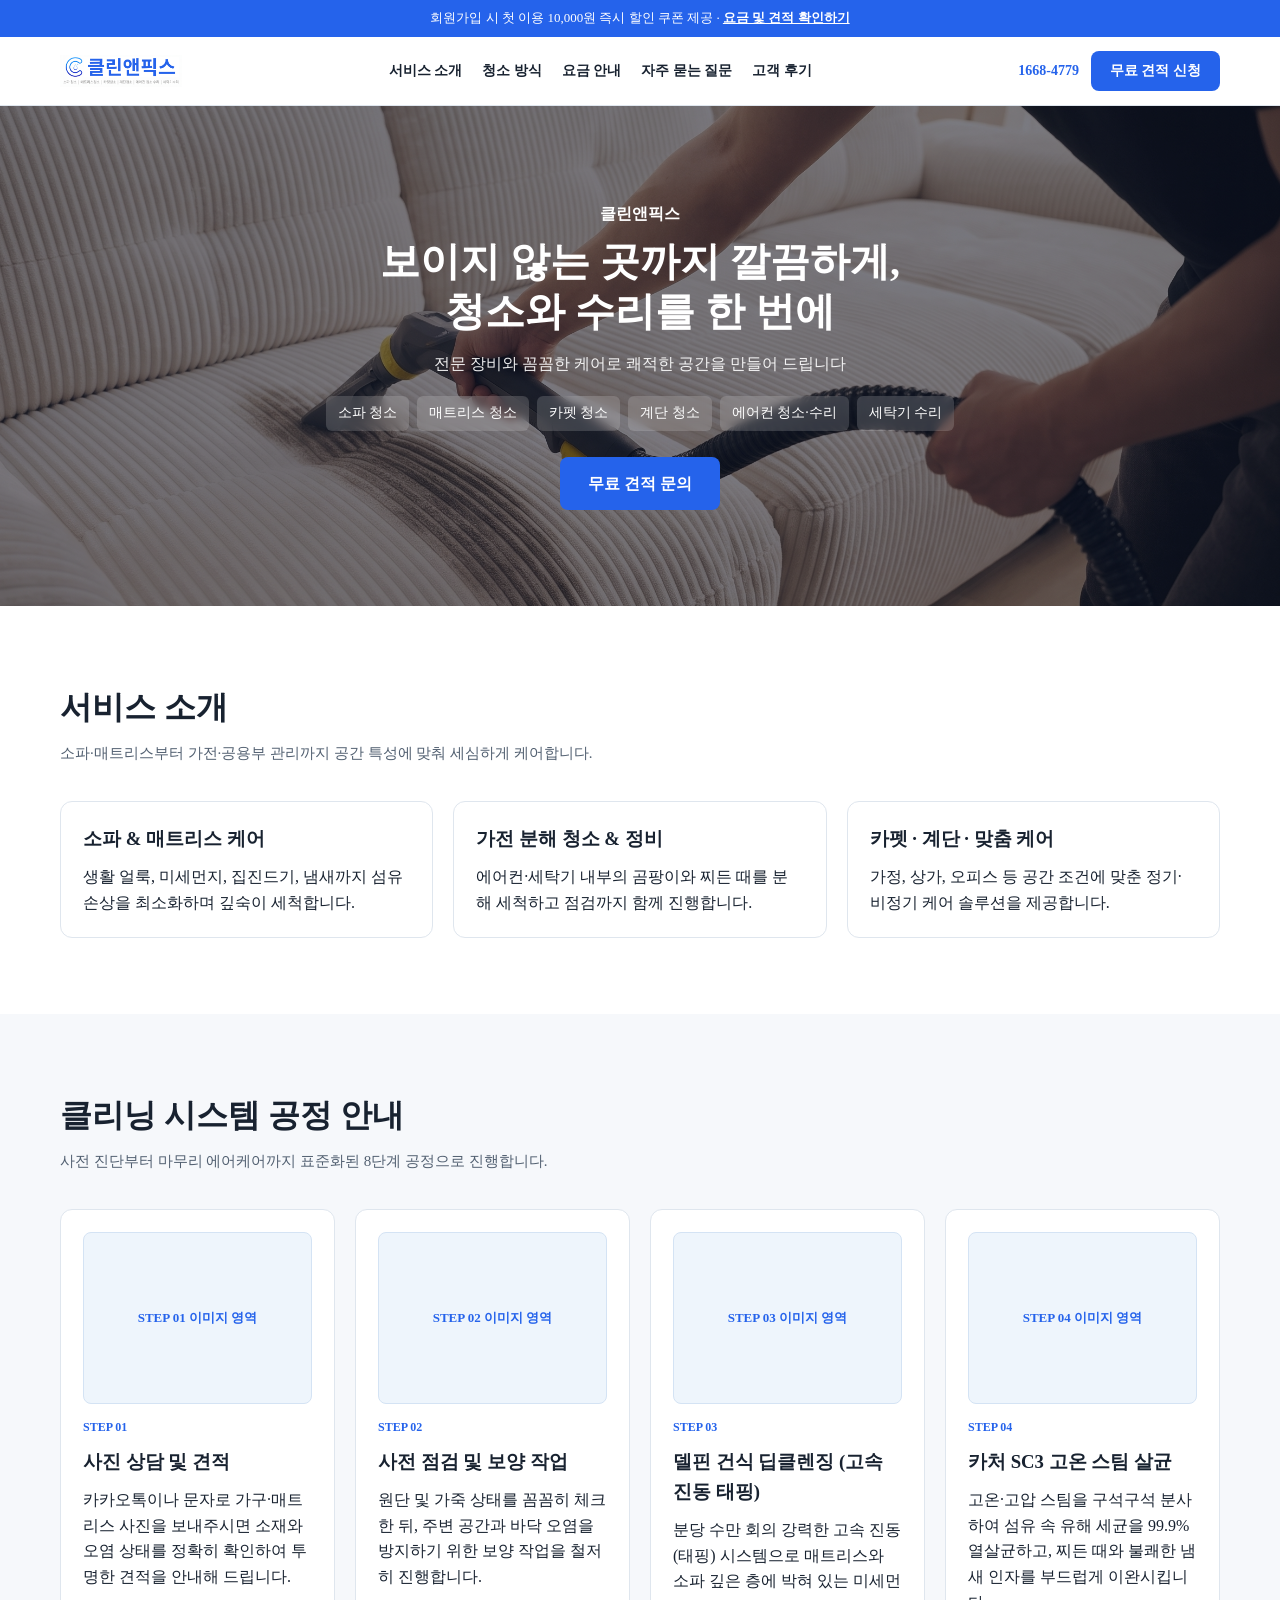
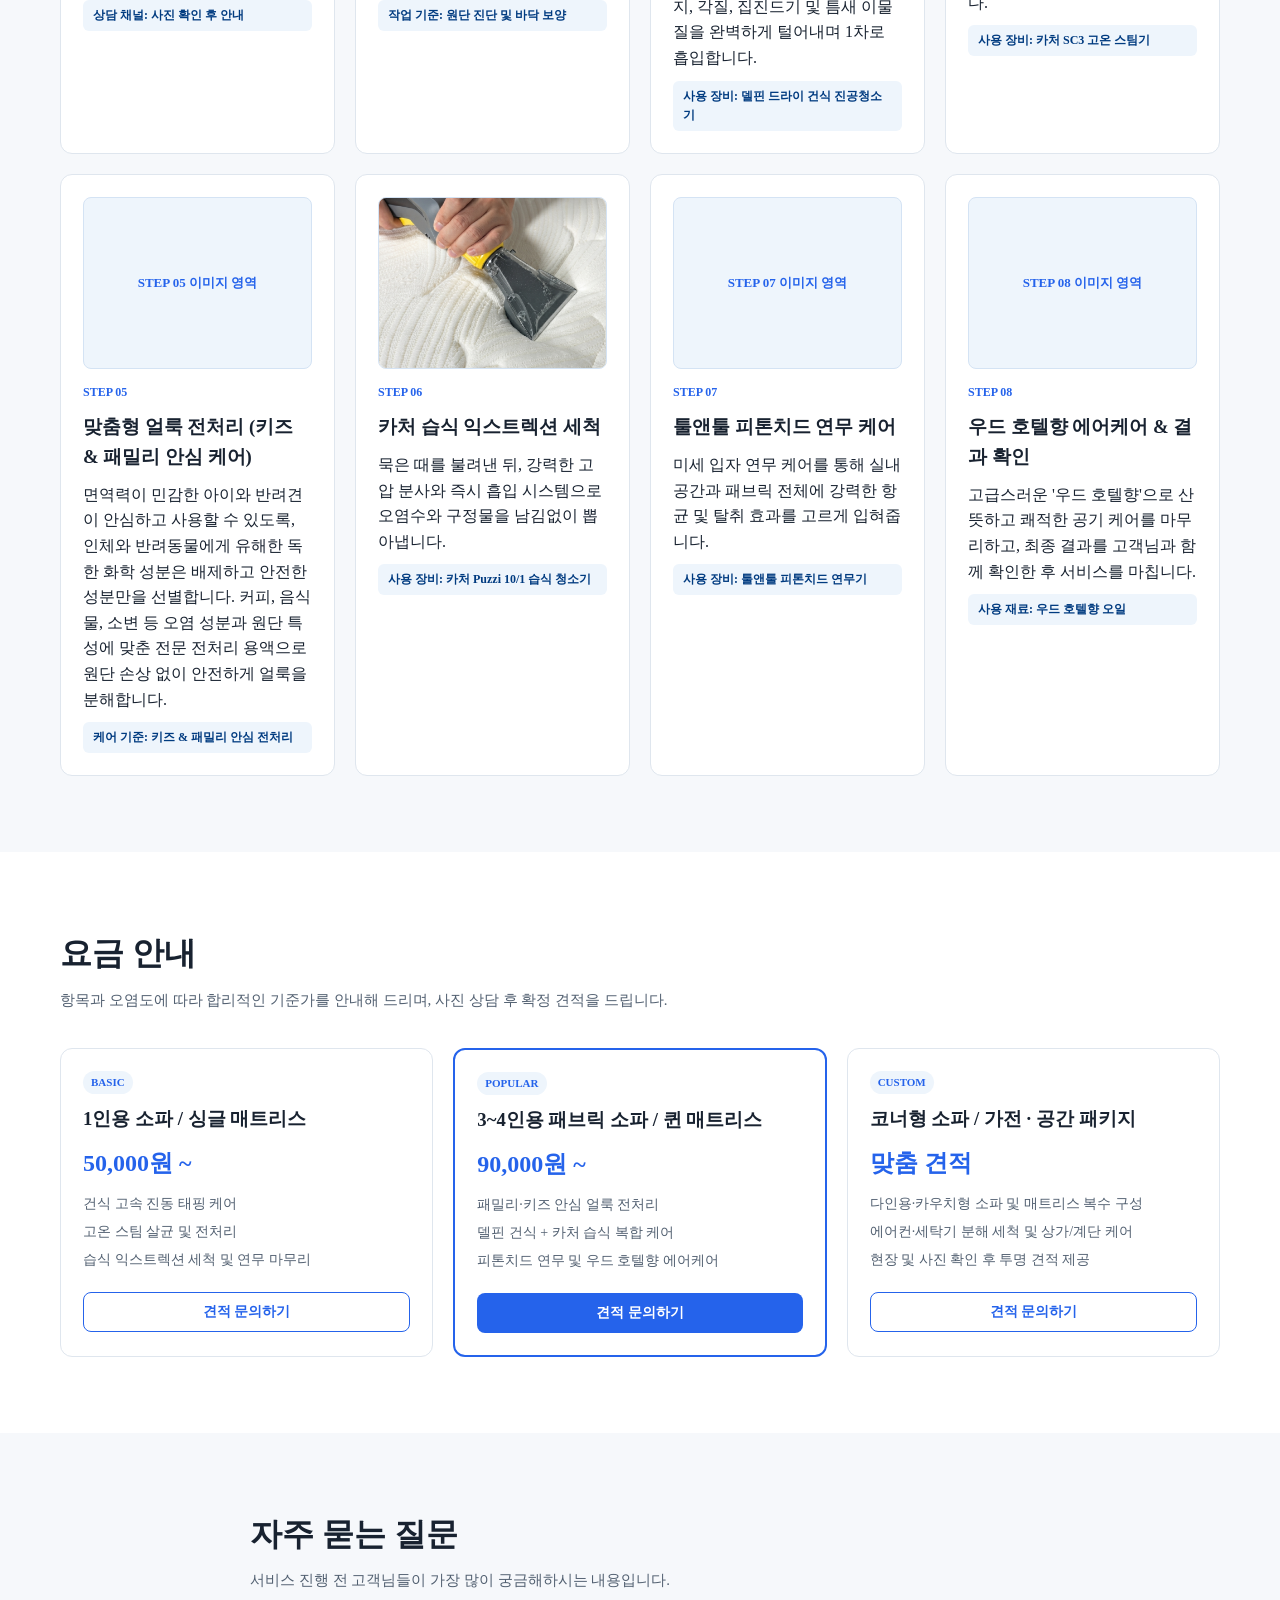
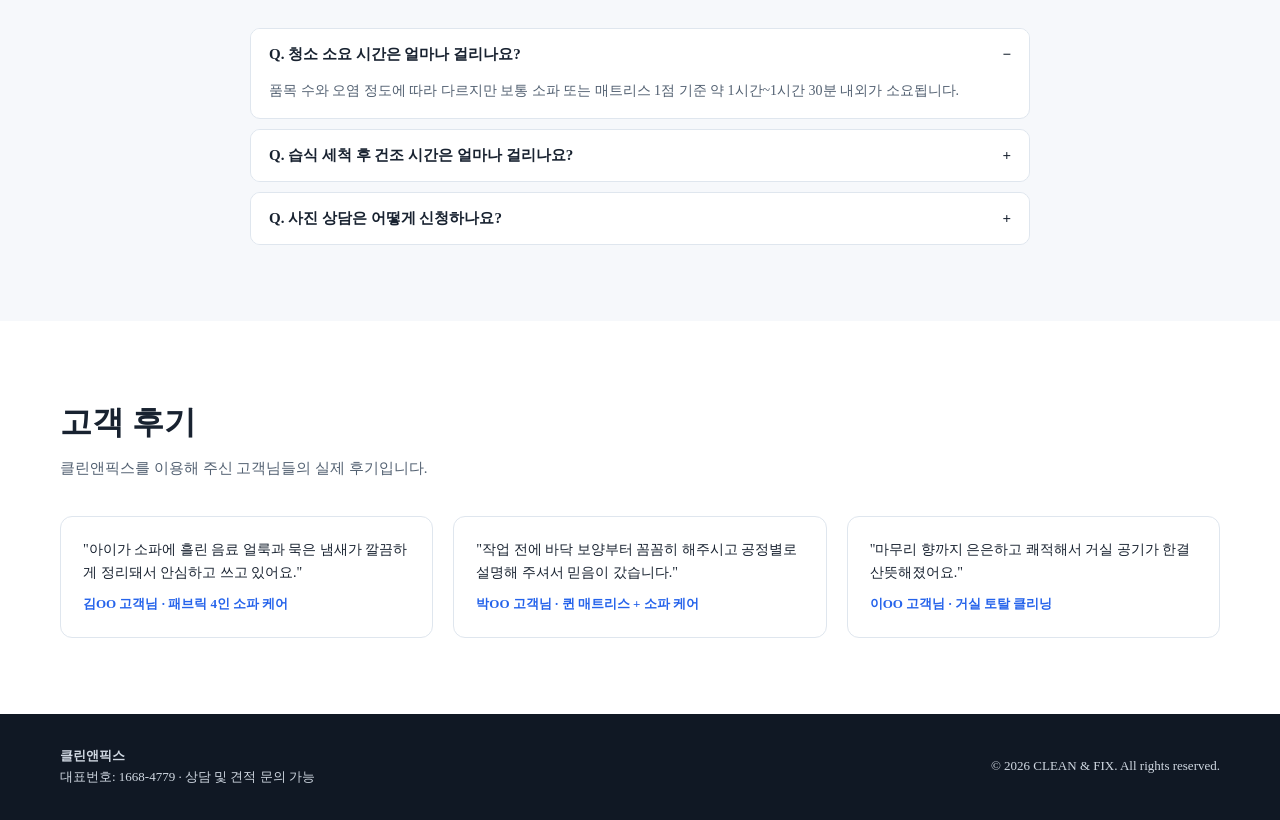
==== index.html @ 42d5faf5 "inital comiit" ====
<!DOCTYPE html>
<html lang="ko">
<head>
  <meta charset="UTF-8" />
  <meta name="viewport" content="width=device-width, initial-scale=1.0" />
  <title>클린앤픽스 | 토탈 홈케어 솔루션</title>
  <link rel="stylesheet" href="css/style.css" />
</head>
<body>
  <div class="top-notice">
    회원가입 시 첫 이용 10,000원 즉시 할인 쿠폰 제공 · <a href="#pricing">요금 및 견적 확인하기</a>
  </div>

  <header class="site-header">
    <div class="container header-inner">
      <a href="#top" class="brand-logo"><img src="assets/CF_logo.png" alt="클린앤픽스 로고" class="brand-logo-img" /></a>
      <nav class="main-nav" aria-label="주요 메뉴">
        <a href="#service">서비스 소개</a>
        <a href="#process">청소 방식</a>
        <a href="#pricing">요금 안내</a>
        <a href="#faq">자주 묻는 질문</a>
        <a href="#review">고객 후기</a>
      </nav>
      <div class="header-actions">
        <a href="tel:1668-4779" class="tel-link">1668-4779</a>
        <button type="button" class="btn-primary" id="openQuoteModal">무료 견적 신청</button>
      </div>
    </div>
  </header>

  <main id="top">
   <section class="hero-full">
    <div class="hero-inner">
      <strong>클린앤픽스</strong>
      <h1>보이지 않는 곳까지 깔끔하게,<br>청소와 수리를 한 번에</h1>
      <p>전문 장비와 꼼꼼한 케어로 쾌적한 공간을 만들어 드립니다</p>
      <div class="hero-list">
        <span>소파 청소</span>
        <span>매트리스 청소</span>
        <span>카펫 청소</span>
        <span>계단 청소</span>
        <span>에어컨 청소·수리</span>
        <span>세탁기 수리</span>
      </div>
      <a href="#contact" class="hero-cta">무료 견적 문의</a>
    </div>
  </section>

    <section id="service" class="section">
      <div class="container">
        <div class="section-head">
          <h2>서비스 소개</h2>
          <p>소파·매트리스부터 가전·공용부 관리까지 공간 특성에 맞춰 세심하게 케어합니다.</p>
        </div>
        <div class="grid-3">
          <article class="card">
            <h3>소파 &amp; 매트리스 케어</h3>
            <p>생활 얼룩, 미세먼지, 집진드기, 냄새까지 섬유 손상을 최소화하며 깊숙이 세척합니다.</p>
          </article>
          <article class="card">
            <h3>가전 분해 청소 &amp; 정비</h3>
            <p>에어컨·세탁기 내부의 곰팡이와 찌든 때를 분해 세척하고 점검까지 함께 진행합니다.</p>
          </article>
          <article class="card">
            <h3>카펫 · 계단 · 맞춤 케어</h3>
            <p>가정, 상가, 오피스 등 공간 조건에 맞춘 정기·비정기 케어 솔루션을 제공합니다.</p>
          </article>
        </div>
      </div>
    </section>

    <section id="process" class="section section-muted">
      <div class="container">
        <div class="section-head">
          <h2>클리닝 시스템 공정 안내</h2>
          <p>사전 진단부터 마무리 에어케어까지 표준화된 8단계 공정으로 진행합니다.</p>
        </div>
        <div class="grid-4" id="processGrid"></div>
      </div>
    </section>

    <section id="pricing" class="section">
      <div class="container">
        <div class="section-head">
          <h2>요금 안내</h2>
          <p>항목과 오염도에 따라 합리적인 기준가를 안내해 드리며, 사진 상담 후 확정 견적을 드립니다.</p>
        </div>
        <div class="grid-3">
          <article class="pricing-card">
            <span class="plan-tag">BASIC</span>
            <h3>1인용 소파 / 싱글 매트리스</h3>
            <p class="price">50,000원 ~</p>
            <ul>
              <li>건식 고속 진동 태핑 케어</li>
              <li>고온 스팀 살균 및 전처리</li>
              <li>습식 익스트렉션 세척 및 연무 마무리</li>
            </ul>
            <button type="button" class="btn-outline select-plan-btn" data-plan="1인용 소파 / 싱글 매트리스 (50,000원 ~)">견적 문의하기</button>
          </article>
          <article class="pricing-card featured">
            <span class="plan-tag">POPULAR</span>
            <h3>3~4인용 패브릭 소파 / 퀸 매트리스</h3>
            <p class="price">90,000원 ~</p>
            <ul>
              <li>패밀리·키즈 안심 얼룩 전처리</li>
              <li>델핀 건식 + 카처 습식 복합 케어</li>
              <li>피톤치드 연무 및 우드 호텔향 에어케어</li>
            </ul>
            <button type="button" class="btn-primary select-plan-btn" data-plan="3~4인용 소파 / 퀸 매트리스 (90,000원 ~)">견적 문의하기</button>
          </article>
          <article class="pricing-card">
            <span class="plan-tag">CUSTOM</span>
            <h3>코너형 소파 / 가전 · 공간 패키지</h3>
            <p class="price">맞춤 견적</p>
            <ul>
              <li>다인용·카우치형 소파 및 매트리스 복수 구성</li>
              <li>에어컨·세탁기 분해 세척 및 상가/계단 케어</li>
              <li>현장 및 사진 확인 후 투명 견적 제공</li>
            </ul>
            <button type="button" class="btn-outline select-plan-btn" data-plan="코너형 소파 / 가전·공간 패키지 (맞춤 견적)">견적 문의하기</button>
          </article>
        </div>
      </div>
    </section>

    <section id="faq" class="section section-muted">
      <div class="container narrow">
        <div class="section-head">
          <h2>자주 묻는 질문</h2>
          <p>서비스 진행 전 고객님들이 가장 많이 궁금해하시는 내용입니다.</p>
        </div>
        <div class="faq-list" id="faqList"></div>
      </div>
    </section>

    <section id="review" class="section">
      <div class="container">
        <div class="section-head">
          <h2>고객 후기</h2>
          <p>클린앤픽스를 이용해 주신 고객님들의 실제 후기입니다.</p>
        </div>
        <div class="grid-3">
          <article class="card review-card">
            <p>"아이가 소파에 흘린 음료 얼룩과 묵은 냄새가 깔끔하게 정리돼서 안심하고 쓰고 있어요."</p>
            <strong>김OO 고객님 · 패브릭 4인 소파 케어</strong>
          </article>
          <article class="card review-card">
            <p>"작업 전에 바닥 보양부터 꼼꼼히 해주시고 공정별로 설명해 주셔서 믿음이 갔습니다."</p>
            <strong>박OO 고객님 · 퀸 매트리스 + 소파 케어</strong>
          </article>
          <article class="card review-card">
            <p>"마무리 향까지 은은하고 쾌적해서 거실 공기가 한결 산뜻해졌어요."</p>
            <strong>이OO 고객님 · 거실 토탈 클리닝</strong>
          </article>
        </div>
      </div>
    </section>
  </main>

  <footer class="site-footer">
    <div class="container footer-inner">
      <div>
        <strong>클린앤픽스</strong>
        <p>대표번호: 1668-4779 · 상담 및 견적 문의 가능</p>
      </div>
      <p class="copyright">© 2026 CLEAN &amp; FIX. All rights reserved.</p>
    </div>
  </footer>

  <div class="modal-backdrop" id="quoteModal" aria-hidden="true">
    <div class="modal-box" role="dialog" aria-modal="true" aria-labelledby="quoteModalTitle">
      <div class="modal-header">
        <h3 id="quoteModalTitle">무료 견적 신청</h3>
        <button type="button" class="modal-close" id="closeQuoteModal" aria-label="닫기">×</button>
      </div>
      <form id="quoteForm" class="quote-form">
        <label>
          선택 항목
          <input type="text" name="plan" id="quotePlanInput" placeholder="예: 3~4인용 소파 / 퀸 매트리스" />
        </label>
        <label>
          성함
          <input type="text" name="name" required placeholder="성함을 입력해 주세요" />
        </label>
        <label>
          연락처
          <input type="tel" name="phone" required placeholder="010-0000-0000" />
        </label>
        <label>
          문의 내용 (품목, 크기, 오염 상태 등)
          <textarea name="message" rows="4" placeholder="소재나 얼룩 위치 등을 편하게 적어주세요."></textarea>
        </label>
        <button type="submit" class="btn-primary full-width">견적 요청 보내기</button>
      </form>
    </div>
  </div>

  <script src="js/main.js"></script>
</body>
</html>
---- css/style.css ----
:root {
  --primary: #2563eb;
  --primary-dark: #003b80;
  --primary-soft: #eef5fc;
  --text-main: #182230;
  --text-sub: #526071;
  --bg-page: #ffffff;
  --bg-muted: #f6f8fb;
  --border: #dfe6ee;
  --radius: 12px;
}

* {
  box-sizing: border-box;
  margin: 0;
  padding: 0;
}

html {
  scroll-behavior: smooth;
}

@import url(//spoqa.github.io/spoqa-han-sans/css/SpoqaHanSansNeo.css);

* { font-family: 'Spoqa Han Sans Neo', 'sans-serif'; }

.hero-full {
  position: relative;
  width: 100%;
  height: 500px;
  background: #1e3a8a;
  display: flex;
  align-items: center;
  justify-content: center;
  text-align: center;
  color: #ffffff;
  font-family: 'Pretendard', sans-serif;
  overflow: hidden;
}

.hero-full::before {
  content: '';
  position: absolute;
  inset: 0;
  background: rgba(15, 23, 42, 0.55);
}

.hero-inner {
  position: relative;
  z-index: 1;
  max-width: 860px;
  padding: 0 20px;
}

.hero-inner h1 {
  font-size: 40px;
  line-height: 1.25;
  margin: 10px 0 14px;
}

.hero-inner p {
  font-size: 16px;
  margin-bottom: 20px;
  opacity: 0.92;
}

.hero-list {
  display: flex;
  flex-wrap: wrap;
  justify-content: center;
  gap: 8px;
  margin-bottom: 26px;
  font-size: 14px;
}

.hero-list span {
  background: rgba(255, 255, 255, 0.16);
  padding: 6px 12px;
  border-radius: 6px;
  backdrop-filter: blur(4px);
}

.hero-cta {
  display: inline-block;
  background: #2563eb;
  color: #ffffff;
  padding: 14px 28px;
  border-radius: 8px;
  text-decoration: none;
  font-weight: 700;
}

.hero-full {
  /* ...다른 속성들... */
  background: url('../assets/CF_mainbanner2.png') center/cover no-repeat;
}

@media (max-width: 860px) {
  .cf-hero {
    flex-direction: column;
    text-align: center;
  }

  .cf-hero h1 {
    font-size: 30px;
  }

  .cf-tags,
  .cf-btns {
    justify-content: center;
  }
}

body {
  font-family: -apple-system, BlinkMacSystemFont, "Malgun Gothic", "Apple SD Gothic Neo", sans-serif;
  color: var(--text-main);
  background: var(--bg-page);
  line-height: 1.6;
  overflow-x: hidden;
}

.brand-logo {
  display: inline-flex;
  align-items: center;
  gap: 8px;
}

.brand-logo-img {
  height: 32px;
  width: auto;
  object-fit: contain;
}

img {
  max-width: 100%;
  display: block;
}

a {
  color: inherit;
  text-decoration: none;
}

.container {
  width: 100%;
  max-width: 1200px;
  margin: 0 auto;
  padding: 0 20px;
}

.container.narrow {
  max-width: 820px;
}

.top-notice {
  background: var(--primary);
  color: #ffffff;
  text-align: center;
  font-size: 13px;
  padding: 8px 16px;
}

.top-notice a {
  text-decoration: underline;
  font-weight: 600;
}

.site-header {
  position: sticky;
  top: 0;
  z-index: 40;
  background: rgba(255, 255, 255, 0.96);
  backdrop-filter: blur(8px);
  border-bottom: 1px solid var(--border);
}

.header-inner {
  min-height: 68px;
  display: flex;
  align-items: center;
  justify-content: space-between;
  gap: 16px;
  flex-wrap: wrap;
}

.brand-logo {
  font-size: 20px;
  font-weight: 800;
  color: var(--primary);
  letter-spacing: -0.02em;
}

.main-nav {
  display: flex;
  align-items: center;
  gap: 20px;
  flex-wrap: wrap;
}

.main-nav a {
  font-size: 14px;
  font-weight: 600;
  color: var(--text-main);
}

.main-nav a:hover {
  color: var(--primary);
}

.header-actions {
  display: flex;
  align-items: center;
  gap: 12px;
}

.tel-link {
  font-size: 14px;
  font-weight: 700;
  color: var(--primary);
}

.btn-primary,
.btn-secondary,
.btn-outline {
  display: inline-flex;
  align-items: center;
  justify-content: center;
  padding: 10px 18px;
  border-radius: 8px;
  font-size: 14px;
  font-weight: 700;
  cursor: pointer;
  border: 1px solid transparent;
  transition: background-color 0.2s ease, color 0.2s ease, border-color 0.2s ease;
}

.btn-primary {
  background: var(--primary);
  color: #ffffff;
}

.btn-primary:hover {
  background: var(--primary-dark);
}

.btn-secondary {
  background: rgba(255, 255, 255, 0.16);
  color: #ffffff;
  border-color: rgba(255, 255, 255, 0.55);
}

.btn-secondary:hover {
  background: rgba(255, 255, 255, 0.26);
}

.btn-outline {
  background: #ffffff;
  color: var(--primary);
  border-color: var(--primary);
}

.btn-outline:hover {
  background: var(--primary-soft);
}

.full-width {
  width: 100%;
}

.hero-banner {
  background:
    linear-gradient(90deg, rgba(8, 29, 61, 0.82) 0%, rgba(8, 29, 61, 0.52) 55%, rgba(8, 29, 61, 0.28) 100%),
    url("../assets/hero-sofa-care.jpg") center / cover no-repeat;
  color: #ffffff;
  padding: 96px 0;
  min-height: 520px;
  display: flex;
  align-items: center;
}

.hero-content {
  max-width: 660px;
}

.hero-badge {
  display: inline-block;
  background: rgba(255, 255, 255, 0.16);
  border: 1px solid rgba(255, 255, 255, 0.35);
  padding: 4px 10px;
  border-radius: 999px;
  font-size: 12px;
  font-weight: 700;
  margin-bottom: 14px;
}

.hero-banner h1 {
  font-size: clamp(32px, 5vw, 48px);
  line-height: 1.22;
  font-weight: 800;
  margin-bottom: 16px;
}

.hero-banner p {
  font-size: 16px;
  color: rgba(255, 255, 255, 0.92);
  margin-bottom: 26px;
}

.hero-buttons {
  display: flex;
  gap: 12px;
  flex-wrap: wrap;
}

.section {
  padding: 76px 0;
}

.section-muted {
  background: var(--bg-muted);
}

.section-head {
  margin-bottom: 36px;
}

.section-head h2 {
  font-size: clamp(24px, 3.2vw, 32px);
  font-weight: 800;
  margin-bottom: 8px;
}

.section-head p {
  color: var(--text-sub);
  font-size: 15px;
}

.grid-3 {
  display: grid;
  grid-template-columns: repeat(auto-fit, minmax(260px, 1fr));
  gap: 20px;
}

.grid-4 {
  display: grid;
  grid-template-columns: repeat(auto-fit, minmax(240px, 1fr));
  gap: 20px;
}

.card,
.pricing-card {
  background: #ffffff;
  border: 1px solid var(--border);
  border-radius: var(--radius);
  padding: 22px;
  display: flex;
  flex-direction: column;
  gap: 10px;
}

/* 1:1 정사각형 썸네일 영역 */
.step-thumb {
  width: 100%;
  aspect-ratio: 1 / 1;
  border-radius: 12px;
  overflow: hidden;
  background-color: #f3f4f6;
  margin-bottom: 16px;
  display: flex;
  align-items: center;
  justify-content: center;
  color: #9ca3af;
  font-size: 0.875rem;
}

/* 이미지 비율 유지 및 꽉 채우기 */
.step-thumb img {
  width: 100%;
  height: 100%;
  object-fit: cover;
  display: block;
  transition: transform 0.3s ease;
}

/* 카드 호버 시 이미지 살짝 확대 효과 */
.card:hover .step-thumb img {
  transform: scale(1.04);
}

.step-thumb {
  aspect-ratio: 4 / 3;
  width: 100%;
  border-radius: 8px;
  background: var(--primary-soft);
  border: 1px solid #d4e3f4;
  display: flex;
  align-items: center;
  justify-content: center;
  color: var(--primary);
  font-weight: 700;
  font-size: 13px;
  margin-bottom: 4px;
  overflow: hidden;
}

.step-thumb img {
  width: 100%;
  height: 100%;
  object-fit: cover;
}

.step-code {
  font-size: 12px;
  font-weight: 800;
  color: var(--primary);
}

.step-equip {
  font-size: 12px;
  font-weight: 600;
  color: var(--primary-dark);
  background: var(--primary-soft);
  padding: 6px 10px;
  border-radius: 6px;
}

.pricing-card.featured {
  border: 2px solid var(--primary);
}

.plan-tag {
  align-self: flex-start;
  font-size: 11px;
  font-weight: 800;
  color: var(--primary);
  background: var(--primary-soft);
  padding: 3px 8px;
  border-radius: 999px;
}

.price {
  font-size: 24px;
  font-weight: 800;
  color: var(--primary);
}

.pricing-card ul {
  list-style: none;
  display: flex;
  flex-direction: column;
  gap: 6px;
  color: var(--text-sub);
  font-size: 14px;
  margin-bottom: 10px;
}

.faq-list {
  display: flex;
  flex-direction: column;
  gap: 10px;
}

.faq-item {
  background: #ffffff;
  border: 1px solid var(--border);
  border-radius: 10px;
  overflow: hidden;
}

.faq-question {
  width: 100%;
  text-align: left;
  background: #ffffff;
  border: none;
  padding: 16px 18px;
  font-size: 15px;
  font-weight: 700;
  color: var(--text-main);
  cursor: pointer;
  display: flex;
  justify-content: space-between;
  align-items: center;
}

.faq-answer {
  padding: 0 18px 16px;
  color: var(--text-sub);
  font-size: 14px;
  display: none;
}

.faq-item.open .faq-answer {
  display: block;
}

.review-card p {
  color: var(--text-main);
  font-size: 14px;
}

.review-card strong {
  color: var(--primary);
  font-size: 13px;
}

.site-footer {
  background: #101824;
  color: #d0d8e2;
  padding: 32px 0;
  font-size: 13px;
}

.footer-inner {
  display: flex;
  justify-content: space-between;
  align-items: center;
  gap: 16px;
  flex-wrap: wrap;
}

.modal-backdrop {
  position: fixed;
  inset: 0;
  background: rgba(10, 20, 36, 0.55);
  display: none;
  align-items: center;
  justify-content: center;
  padding: 16px;
  z-index: 60;
}

.modal-backdrop.open {
  display: flex;
}

.modal-box {
  width: 100%;
  max-width: 460px;
  background: #ffffff;
  border-radius: var(--radius);
  padding: 24px;
  box-shadow: 0 20px 45px rgba(0, 0, 0, 0.2);
}

.modal-header {
  display: flex;
  justify-content: space-between;
  align-items: center;
  margin-bottom: 16px;
}

.modal-close {
  background: none;
  border: none;
  font-size: 24px;
  cursor: pointer;
  color: var(--text-sub);
}

.quote-form {
  display: flex;
  flex-direction: column;
  gap: 14px;
}

.quote-form label {
  display: flex;
  flex-direction: column;
  gap: 6px;
  font-size: 13px;
  font-weight: 700;
}

.quote-form input,
.quote-form textarea {
  width: 100%;
  padding: 10px 12px;
  border: 1px solid var(--border);
  border-radius: 8px;
  font-size: 14px;
  font-family: inherit;
}

.quote-form input:focus,
.quote-form textarea:focus {
  outline: 2px solid var(--primary);
  border-color: var(--primary);
}
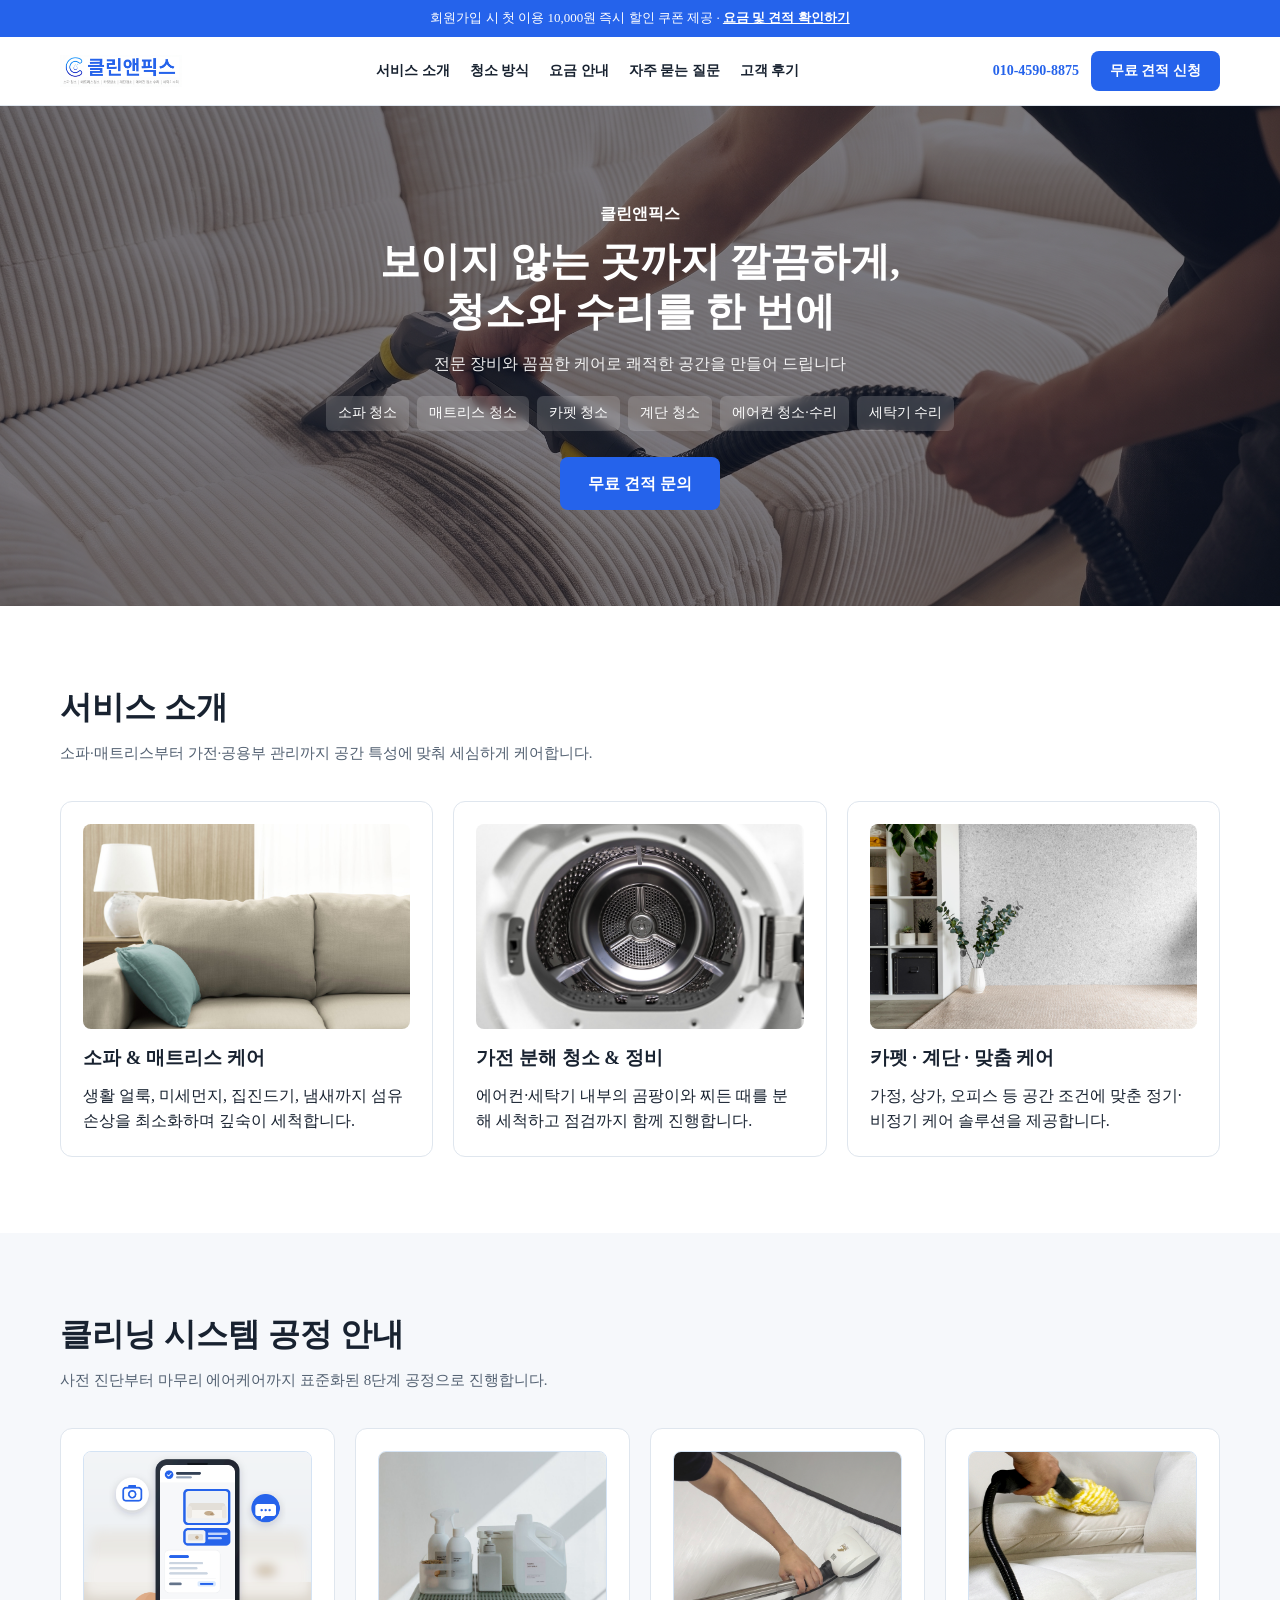
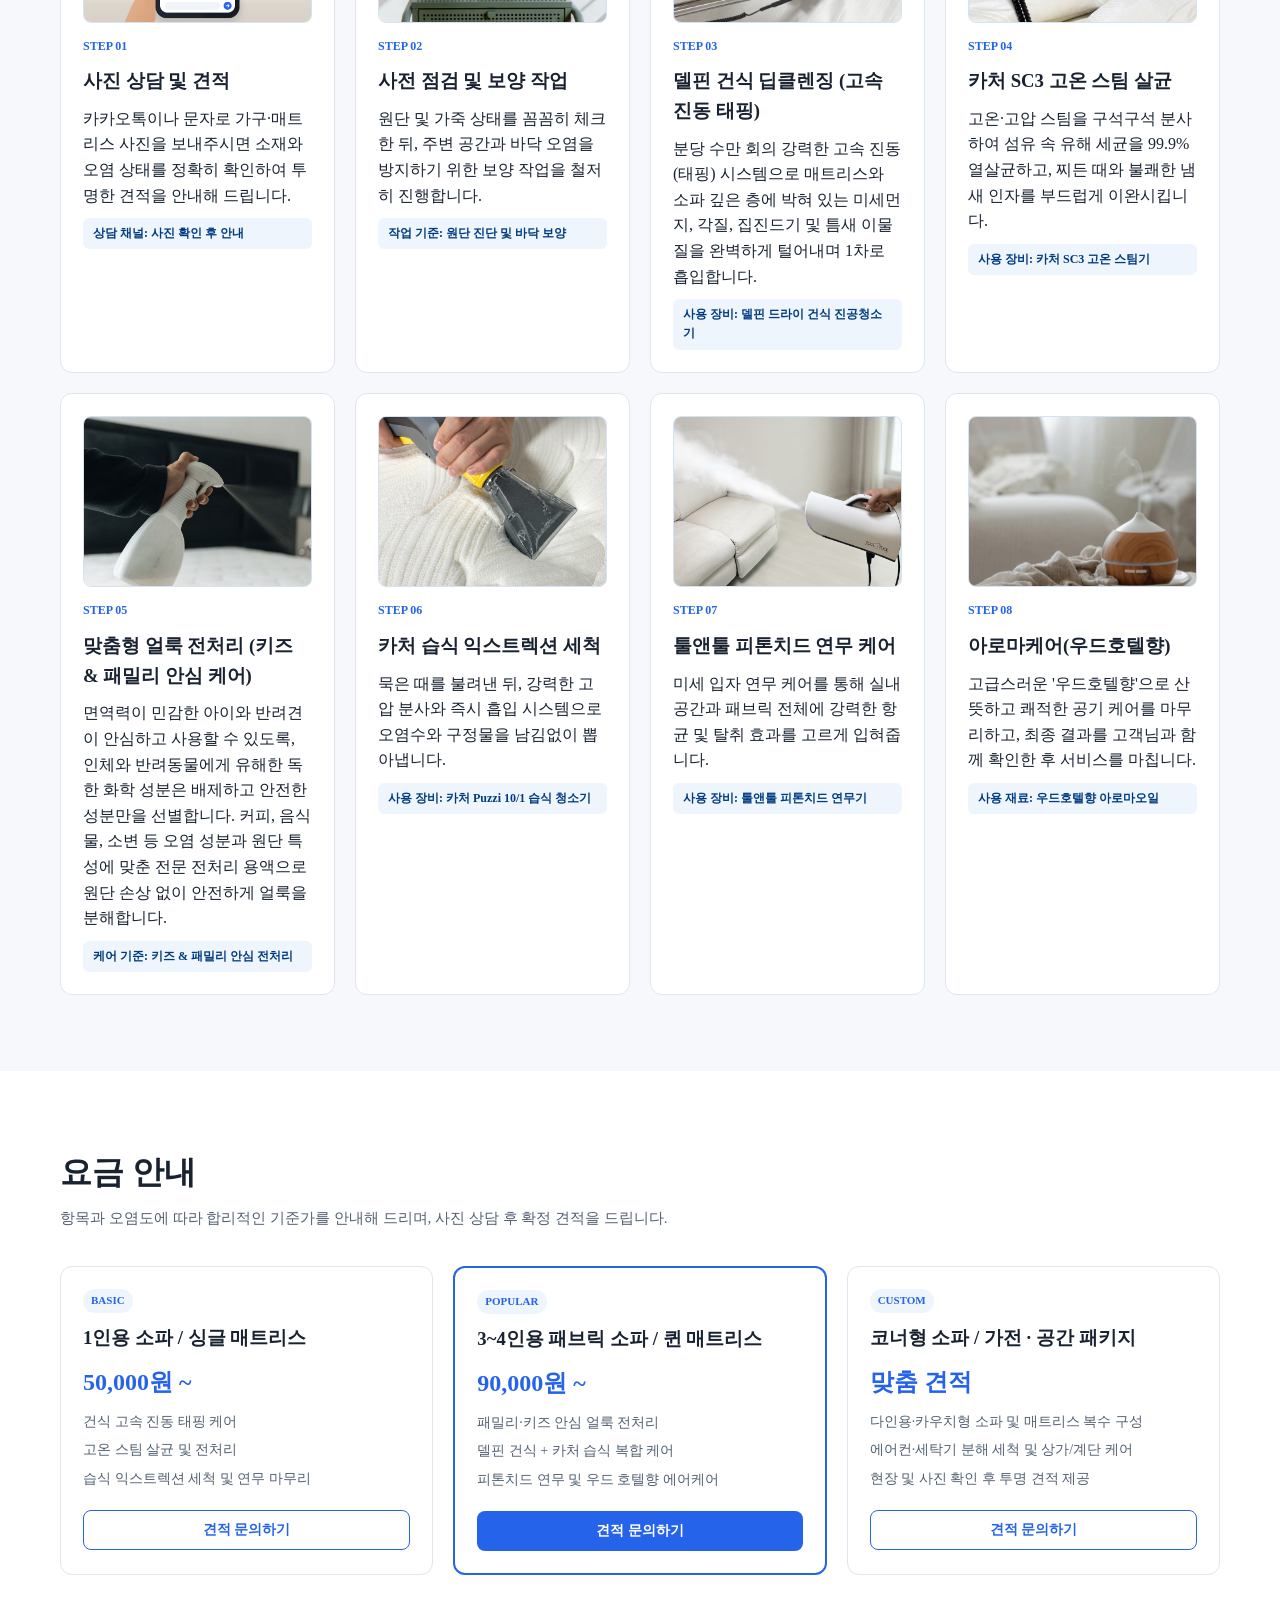
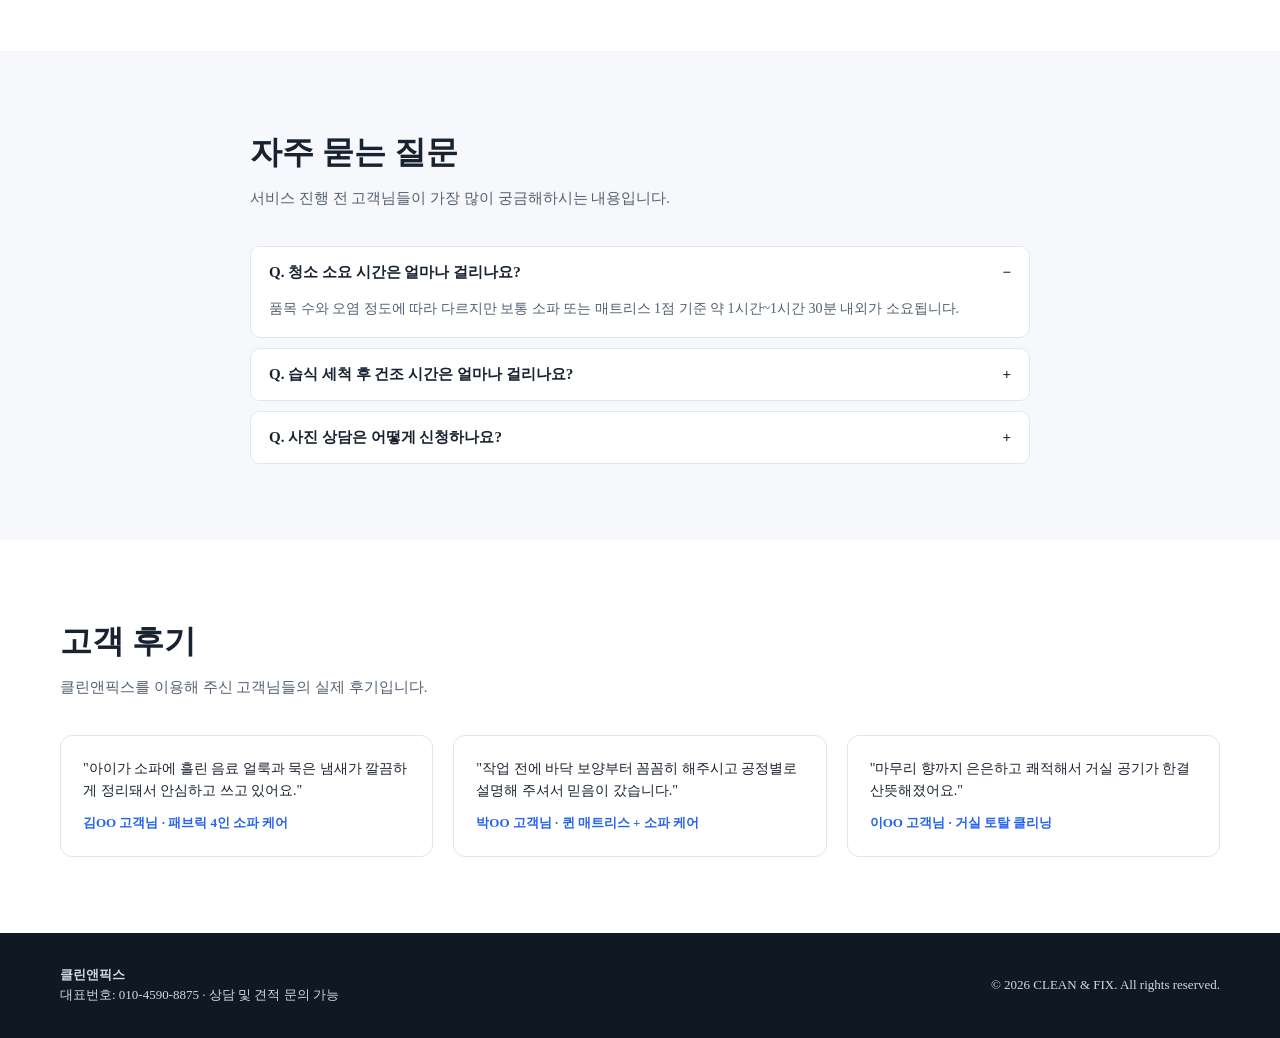
==== commit 2203be28: "배너이미지변경" ====
--- a/index.html
+++ b/index.html
@@ -2,9 +2,45 @@
 <html lang="ko">
 <head>
   <meta charset="UTF-8" />
+  <!-- <title>클린앤픽스 | 토탈 홈케어 솔루션</title> -->
+  <title>클린앤픽스 | 소파·매트리스·가전 토탈 홈케어</title>
   <meta name="viewport" content="width=device-width, initial-scale=1.0" />
-  <title>클린앤픽스 | 토탈 홈케어 솔루션</title>
+  <meta name="description" content="클린앤픽스는 소파, 매트리스, 카펫, 계단 청소와 에어컨·세탁기 청소·수리를 한 번에 제공하는 토탈 홈케어입니다. 무료 견적 010-4590-8875" />
+  <meta name="keywords" content="클린앤픽스, 소파청소, 매트리스청소, 카펫청소, 에어컨청소, 세탁기수리, 홈케어" />
+  <meta name="author" content="클린앤픽스" />
+  <meta name="robots" content="index, follow" />
+  <meta name="format-detection" content="telephone=yes" />
+  <link rel="canonical" href="https://example.com/" />
+
+  <!-- Google Search console -->
+  <meta name="google-site-verification" content="XrOXJmOJkGerTyhE4SbT16BVe5wkN-o1KWM9F8lPONY" />
+  
+  <!-- Favicon -->
+  <link rel="icon" href="assets/favicon/favicon.ico" sizes="any" />
+  <link rel="icon" type="image/png" sizes="16x16" href="assets/favicon/favicon-16x16.png" />
+  <link rel="icon" type="image/png" sizes="32x32" href="assets/favicon/favicon-32x32.png" />
+  <link rel="icon" type="image/png" sizes="48x48" href="assets/favicon/favicon-48x48.png" />
+  <link rel="apple-touch-icon" href="assets/favicon/apple-touch-icon.png" />
+  <link rel="manifest" href="site.webmanifest" />
+  <meta name="application-name" content="클린앤픽스" />
+
+  <!-- Open Graph (카카오, 네이버, 페이스북 공유) -->
+  <meta property="og:type" content="website" />
+  <meta property="og:locale" content="ko_KR" />
+  <meta property="og:site_name" content="클린앤픽스" />
+  <meta property="og:title" content="클린앤픽스 | 보이지 않는 곳까지 깔끔하게" />
+  <meta property="og:description" content="소파·매트리스·카펫 청소와 에어컨·세탁기 케어를 한 번에. 무료 견적 010-4590-8875" />
+  <meta property="og:url" content="https://cleanandfix.github.io/clean-n-fix" />
+  <meta property="og:image" content="https://i.ifh.cc/rtOktN.jpg" />
+  <meta property="og:image:width" content="1200" />
+  <meta property="og:image:height" content="630" />
+  <meta property="og:image:alt" content="클린앤픽스 토탈 홈케어" />
+
+  <!-- 검색엔진 소유 확인 (발급받은 코드로 교체) -->
+  <meta name="google-site-verification" content="GOOGLE_VERIFICATION_CODE" />
+  <meta name="naver-site-verification" content="NAVER_VERIFICATION_CODE" />
   <link rel="stylesheet" href="css/style.css" />
+
 </head>
 <body>
   <div class="top-notice">
@@ -22,7 +58,7 @@
         <a href="#review">고객 후기</a>
       </nav>
       <div class="header-actions">
-        <a href="tel:1668-4779" class="tel-link">1668-4779</a>
+        <a href="tel:010-4590-8875" class="tel-link">010-4590-8875</a>
         <button type="button" class="btn-primary" id="openQuoteModal">무료 견적 신청</button>
       </div>
     </div>
@@ -54,14 +90,23 @@
         </div>
         <div class="grid-3">
           <article class="card">
+            <div class="service-thumb">
+              <img src="assets/service_01.png" alt="소파 및 매트리스 케어" loading="lazy" onerror="this.remove();" />
+            </div>
             <h3>소파 &amp; 매트리스 케어</h3>
             <p>생활 얼룩, 미세먼지, 집진드기, 냄새까지 섬유 손상을 최소화하며 깊숙이 세척합니다.</p>
           </article>
           <article class="card">
+            <div class="service-thumb">
+              <img src="assets/service_02.png" alt="가전 분해 청소 및 정비" loading="lazy" onerror="this.remove();" />
+            </div>
             <h3>가전 분해 청소 &amp; 정비</h3>
             <p>에어컨·세탁기 내부의 곰팡이와 찌든 때를 분해 세척하고 점검까지 함께 진행합니다.</p>
           </article>
           <article class="card">
+            <div class="service-thumb">
+              <img src="assets/service_03.png" alt="카펫 계단 맞춤 케어" loading="lazy" onerror="this.remove();" />
+            </div>
             <h3>카펫 · 계단 · 맞춤 케어</h3>
             <p>가정, 상가, 오피스 등 공간 조건에 맞춘 정기·비정기 케어 솔루션을 제공합니다.</p>
           </article>
@@ -161,7 +206,7 @@
     <div class="container footer-inner">
       <div>
         <strong>클린앤픽스</strong>
-        <p>대표번호: 1668-4779 · 상담 및 견적 문의 가능</p>
+        <p>대표번호: 010-4590-8875 · 상담 및 견적 문의 가능</p>
       </div>
       <p class="copyright">© 2026 CLEAN &amp; FIX. All rights reserved.</p>
     </div>
--- a/css/style.css
+++ b/css/style.css
@@ -586,3 +586,25 @@
   outline: 2px solid var(--primary);
   border-color: var(--primary);
 }
+
+/* 서비스 소개 썸네일 */
+.service-thumb {
+  width: 100%;
+  aspect-ratio: 16 / 10;
+  border-radius: 8px;
+  overflow: hidden;
+  background: var(--primary-soft);
+  margin-bottom: 4px;
+}
+
+.service-thumb img {
+  width: 100%;
+  height: 100%;
+  object-fit: cover;
+  display: block;
+  transition: transform 0.3s ease;
+}
+
+.card:hover .service-thumb img {
+  transform: scale(1.04);
+}
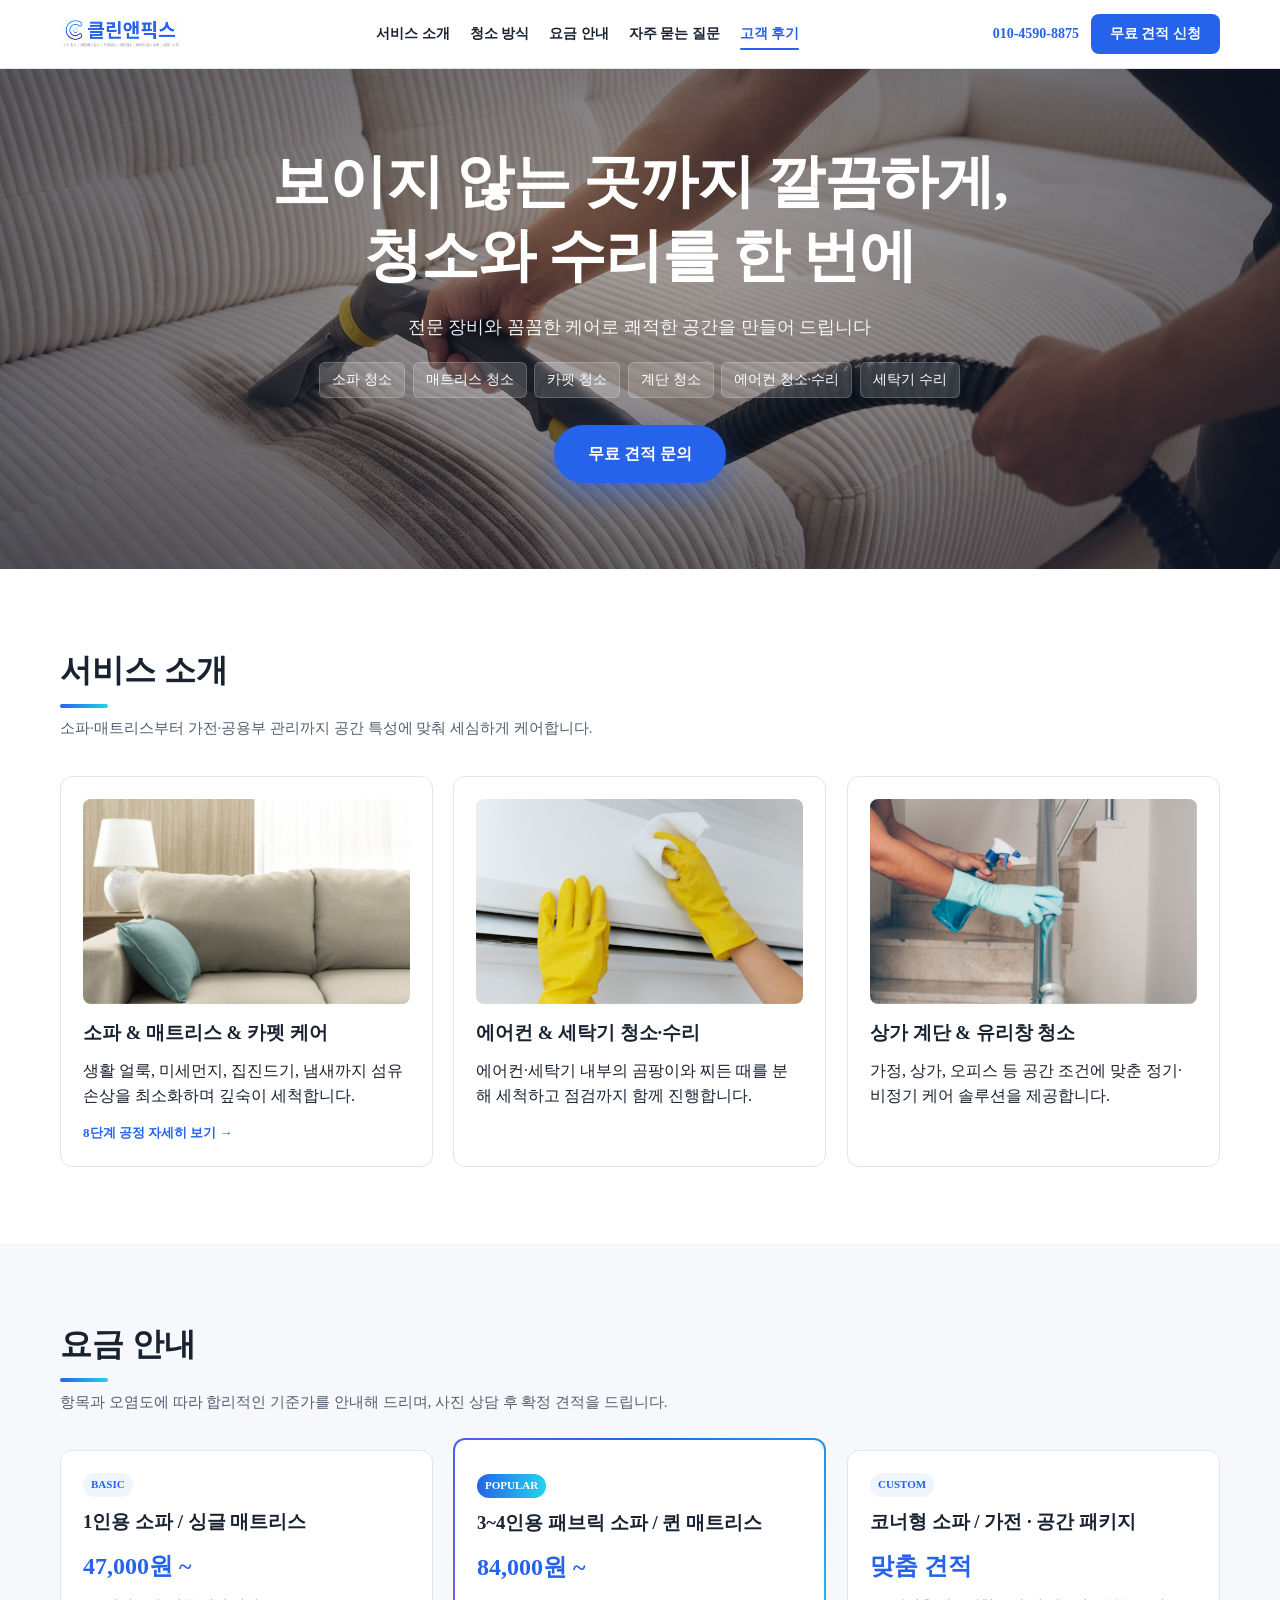
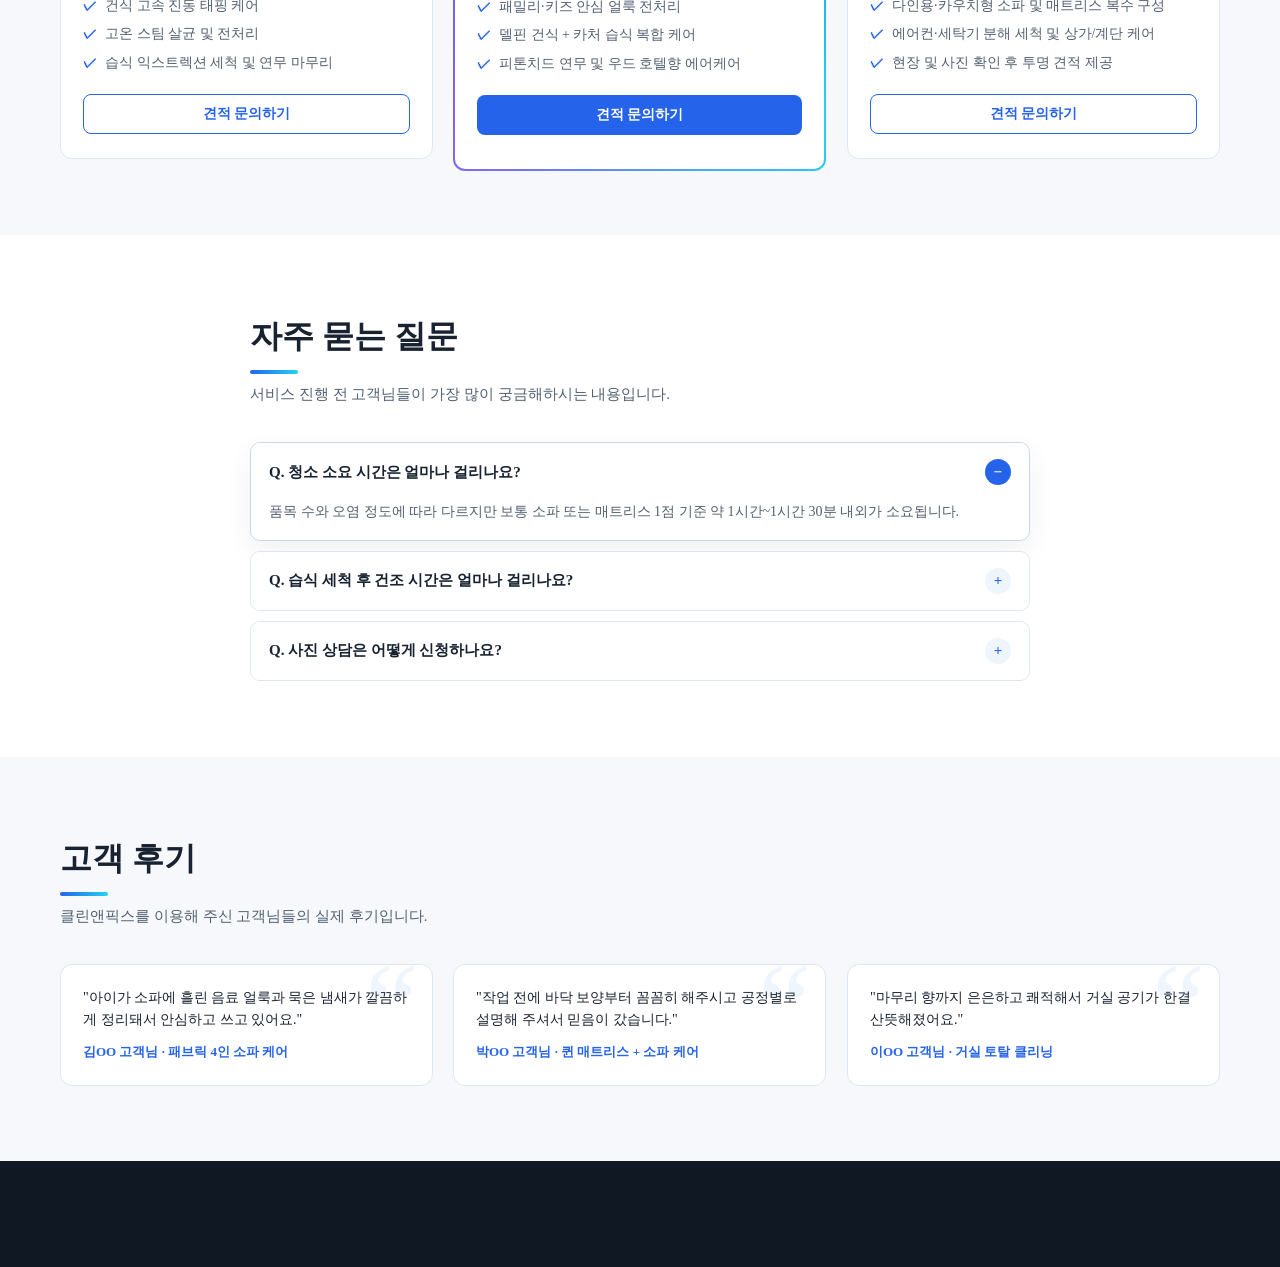
==== commit 3ca54f81: "수정" ====
--- a/index.html
+++ b/index.html
@@ -40,19 +40,18 @@
   <meta name="google-site-verification" content="GOOGLE_VERIFICATION_CODE" />
   <meta name="naver-site-verification" content="NAVER_VERIFICATION_CODE" />
   <link rel="stylesheet" href="css/style.css" />
+  <link rel="stylesheet" href="css/motion.css" />
+  <script>document.documentElement.classList.add('motion-ready');</script>
 
 </head>
 <body>
-  <div class="top-notice">
-    회원가입 시 첫 이용 10,000원 즉시 할인 쿠폰 제공 · <a href="#pricing">요금 및 견적 확인하기</a>
-  </div>
 
   <header class="site-header">
     <div class="container header-inner">
       <a href="#top" class="brand-logo"><img src="assets/CF_logo.png" alt="클린앤픽스 로고" class="brand-logo-img" /></a>
       <nav class="main-nav" aria-label="주요 메뉴">
         <a href="#service">서비스 소개</a>
-        <a href="#process">청소 방식</a>
+        <a href="process.html">청소 방식</a>
         <a href="#pricing">요금 안내</a>
         <a href="#faq">자주 묻는 질문</a>
         <a href="#review">고객 후기</a>
@@ -66,10 +65,13 @@
 
   <main id="top">
    <section class="hero-full">
+    <div class="hero-bg" aria-hidden="true"></div>
     <div class="hero-inner">
-      <strong>클린앤픽스</strong>
-      <h1>보이지 않는 곳까지 깔끔하게,<br>청소와 수리를 한 번에</h1>
-      <p>전문 장비와 꼼꼼한 케어로 쾌적한 공간을 만들어 드립니다</p>
+      <h1 class="hero-title">
+        <span class="line"><span>보이지 않는 곳까지 깔끔하게,</span></span>
+        <span class="line"><span>청소와 수리를 한 번에</span></span>
+      </h1>
+      <p class="hero-desc">전문 장비와 꼼꼼한 케어로 쾌적한 공간을 만들어 드립니다</p>
       <div class="hero-list">
         <span>소파 청소</span>
         <span>매트리스 청소</span>
@@ -82,6 +84,8 @@
     </div>
   </section>
 
+  </div>
+
     <section id="service" class="section">
       <div class="container">
         <div class="section-head">
@@ -89,42 +93,33 @@
           <p>소파·매트리스부터 가전·공용부 관리까지 공간 특성에 맞춰 세심하게 케어합니다.</p>
         </div>
         <div class="grid-3">
-          <article class="card">
+          <a href="process.html" class="card card-link" aria-label="소파 &amp; 매트리스 &amp; 카펫 케어 - 클리닝 시스템 공정 안내 보기">
             <div class="service-thumb">
               <img src="assets/service_01.png" alt="소파 및 매트리스 케어" loading="lazy" onerror="this.remove();" />
             </div>
-            <h3>소파 &amp; 매트리스 케어</h3>
+            <h3>소파 &amp; 매트리스 &amp; 카펫 케어</h3>
             <p>생활 얼룩, 미세먼지, 집진드기, 냄새까지 섬유 손상을 최소화하며 깊숙이 세척합니다.</p>
-          </article>
+            <span class="card-more">8단계 공정 자세히 보기 <span aria-hidden="true">→</span></span>
+          </a>
           <article class="card">
             <div class="service-thumb">
-              <img src="assets/service_02.png" alt="가전 분해 청소 및 정비" loading="lazy" onerror="this.remove();" />
+              <img src="assets/service_02.jpg" alt="가전 분해 청소 및 정비" loading="lazy" onerror="this.remove();" />
             </div>
-            <h3>가전 분해 청소 &amp; 정비</h3>
+            <h3>에어컨 &amp; 세탁기 청소·수리</h3>
             <p>에어컨·세탁기 내부의 곰팡이와 찌든 때를 분해 세척하고 점검까지 함께 진행합니다.</p>
           </article>
           <article class="card">
             <div class="service-thumb">
-              <img src="assets/service_03.png" alt="카펫 계단 맞춤 케어" loading="lazy" onerror="this.remove();" />
+              <img src="assets/service_03.jpg" alt="카펫 계단 맞춤 케어" loading="lazy" onerror="this.remove();" />
             </div>
-            <h3>카펫 · 계단 · 맞춤 케어</h3>
+            <h3>상가 계단 &amp; 유리창 청소</h3>
             <p>가정, 상가, 오피스 등 공간 조건에 맞춘 정기·비정기 케어 솔루션을 제공합니다.</p>
           </article>
         </div>
       </div>
     </section>
 
-    <section id="process" class="section section-muted">
-      <div class="container">
-        <div class="section-head">
-          <h2>클리닝 시스템 공정 안내</h2>
-          <p>사전 진단부터 마무리 에어케어까지 표준화된 8단계 공정으로 진행합니다.</p>
-        </div>
-        <div class="grid-4" id="processGrid"></div>
-      </div>
-    </section>
-
-    <section id="pricing" class="section">
+    <section id="pricing" class="section section-muted">
       <div class="container">
         <div class="section-head">
           <h2>요금 안내</h2>
@@ -168,7 +163,7 @@
       </div>
     </section>
 
-    <section id="faq" class="section section-muted">
+    <section id="faq" class="section">
       <div class="container narrow">
         <div class="section-head">
           <h2>자주 묻는 질문</h2>
@@ -178,7 +173,7 @@
       </div>
     </section>
 
-    <section id="review" class="section">
+    <section id="review" class="section section-muted">
       <div class="container">
         <div class="section-head">
           <h2>고객 후기</h2>
@@ -240,6 +235,13 @@
     </div>
   </div>
 
+  <a href="tel:010-4590-8875" class="fab-call" aria-label="전화 상담 010-4590-8875">
+    <svg viewBox="0 0 24 24" width="24" height="24" aria-hidden="true"><path fill="currentColor" d="M6.6 10.8a15.1 15.1 0 0 0 6.6 6.6l2.2-2.2c.3-.3.7-.4 1-.2 1.1.4 2.3.6 3.6.6.6 0 1 .4 1 1V20c0 .6-.4 1-1 1A17 17 0 0 1 3 4c0-.6.4-1 1-1h3.5c.6 0 1 .4 1 1 0 1.3.2 2.5.6 3.6.1.3 0 .7-.2 1l-2.3 2.2z"/></svg>
+  </a>
+
+  <div class="scroll-progress" aria-hidden="true"></div>
+
   <script src="js/main.js"></script>
+  <script src="js/motion.js"></script>
 </body>
 </html>
--- a/css/style.css
+++ b/css/style.css
@@ -608,3 +608,147 @@
 .card:hover .service-thumb img {
   transform: scale(1.04);
 }
+
+/* =========================================================
+   서비스 카드 링크 (서브페이지 이동)
+   ========================================================= */
+.card-link {
+  color: inherit;
+  cursor: pointer;
+  transition: border-color 0.2s ease, box-shadow 0.3s ease;
+}
+
+.card-link:hover,
+.card-link:focus-visible {
+  border-color: var(--primary);
+  box-shadow: 0 12px 28px rgba(37, 99, 235, 0.12);
+}
+
+.card-link:focus-visible {
+  outline: 2px solid var(--primary);
+  outline-offset: 3px;
+}
+
+.card-more {
+  margin-top: auto;
+  padding-top: 4px;
+  font-size: 13px;
+  font-weight: 700;
+  color: var(--primary);
+}
+
+.card-more span {
+  display: inline-block;
+  transition: transform 0.2s ease;
+}
+
+.card-link:hover .card-more span {
+  transform: translateX(4px);
+}
+
+/* =========================================================
+   서브페이지 공통
+   ========================================================= */
+.page-hero {
+  background:
+    linear-gradient(120deg, rgba(0, 59, 128, 0.92) 0%, rgba(37, 99, 235, 0.82) 100%),
+    url('../assets/CF_mainbanner2.png') center / cover no-repeat;
+  color: #ffffff;
+  padding: 64px 0 72px;
+}
+
+.breadcrumb {
+  display: flex;
+  flex-wrap: wrap;
+  align-items: center;
+  gap: 8px;
+  font-size: 13px;
+  color: rgba(255, 255, 255, 0.78);
+  margin-bottom: 22px;
+}
+
+.breadcrumb a:hover {
+  color: #ffffff;
+  text-decoration: underline;
+}
+
+.breadcrumb [aria-current="page"] {
+  color: #ffffff;
+  font-weight: 700;
+}
+
+.page-hero-tag {
+  display: inline-block;
+  font-size: 12px;
+  font-weight: 800;
+  letter-spacing: 0.08em;
+  background: rgba(255, 255, 255, 0.16);
+  border: 1px solid rgba(255, 255, 255, 0.35);
+  padding: 4px 10px;
+  border-radius: 999px;
+  margin-bottom: 14px;
+}
+
+.page-hero h1 {
+  font-size: clamp(28px, 4.4vw, 42px);
+  font-weight: 800;
+  line-height: 1.25;
+  margin-bottom: 12px;
+}
+
+.page-hero p {
+  font-size: 16px;
+  color: rgba(255, 255, 255, 0.92);
+}
+
+.mobile-br {
+  display: none;
+}
+
+.page-cta {
+  display: flex;
+  align-items: center;
+  justify-content: space-between;
+  gap: 24px;
+  flex-wrap: wrap;
+  background: var(--primary-soft);
+  border: 1px solid #d4e3f4;
+  border-radius: var(--radius);
+  padding: 32px;
+}
+
+.page-cta h2 {
+  font-size: clamp(19px, 2.4vw, 24px);
+  font-weight: 800;
+  margin-bottom: 6px;
+}
+
+.page-cta p {
+  color: var(--text-sub);
+  font-size: 14px;
+}
+
+.page-cta-actions {
+  display: flex;
+  gap: 10px;
+  flex-wrap: wrap;
+}
+
+@media (max-width: 600px) {
+  .page-hero {
+    padding: 44px 0 52px;
+  }
+
+  .mobile-br {
+    display: inline;
+  }
+
+  .page-cta {
+    padding: 24px;
+  }
+
+  .page-cta-actions,
+  .page-cta-actions > * {
+    width: 100%;
+  }
+}
--- a/css/motion.css
+++ b/css/motion.css
@@ -0,0 +1,732 @@
+/* =========================================================
+   CLEAN & FIX — Motion Layer
+   style.css 위에 덧씌우는 모션 전용 스타일입니다.
+   제거하려면 index.html의 motion.css / motion.js 링크만 지우면 됩니다.
+   ========================================================= */
+
+:root {
+  --ease-out: cubic-bezier(0.16, 1, 0.3, 1);
+  --ease-spring: cubic-bezier(0.34, 1.56, 0.64, 1);
+  --accent: #22d3ee;
+}
+
+@property --angle {
+  syntax: '<angle>';
+  initial-value: 0deg;
+  inherits: false;
+}
+
+/* ---------- 스크롤 진행 바 ---------- */
+.scroll-progress {
+  position: fixed;
+  top: 0;
+  left: 0;
+  width: 100%;
+  height: 3px;
+  transform-origin: 0 50%;
+  transform: scaleX(0);
+  background: linear-gradient(90deg, #60a5fa, var(--primary), var(--accent));
+  z-index: 100;
+  pointer-events: none;
+}
+
+/* ---------- 헤더 ---------- */
+.site-header {
+  transition: transform 0.45s var(--ease-out), box-shadow 0.3s ease, background-color 0.3s ease;
+}
+.site-header.is-scrolled {
+  background: rgba(255, 255, 255, 0.88);
+  box-shadow: 0 10px 30px rgba(15, 23, 42, 0.08);
+}
+.site-header.is-hidden {
+  transform: translateY(-105%);
+}
+.brand-logo-img {
+  transition: transform 0.5s var(--ease-spring);
+}
+.brand-logo:hover .brand-logo-img {
+  transform: rotate(-4deg) scale(1.06);
+}
+.main-nav a {
+  position: relative;
+  transition: color 0.25s ease;
+}
+.main-nav a::after {
+  content: '';
+  position: absolute;
+  left: 0;
+  bottom: -5px;
+  width: 100%;
+  height: 2px;
+  border-radius: 2px;
+  background: var(--primary);
+  transform: scaleX(0);
+  transform-origin: right;
+  transition: transform 0.4s var(--ease-out);
+}
+.main-nav a:hover::after,
+.main-nav a.is-active::after {
+  transform: scaleX(1);
+  transform-origin: left;
+}
+.main-nav a.is-active {
+  color: var(--primary);
+}
+
+/* ---------- 버튼 공통: 리플 + 마그네틱 ---------- */
+.btn-primary,
+.btn-outline,
+.hero-cta {
+  position: relative;
+  overflow: hidden;
+  isolation: isolate;
+  transition: background-color 0.2s ease, color 0.2s ease, border-color 0.2s ease,
+    box-shadow 0.3s ease, translate 0.35s var(--ease-out);
+}
+.btn-primary:hover {
+  box-shadow: 0 10px 24px rgba(37, 99, 235, 0.32);
+}
+.ripple {
+  position: absolute;
+  border-radius: 50%;
+  background: rgba(255, 255, 255, 0.45);
+  transform: scale(0);
+  animation: ripple 0.65s var(--ease-out) forwards;
+  pointer-events: none;
+  z-index: -1;
+}
+.btn-outline .ripple {
+  background: rgba(37, 99, 235, 0.2);
+}
+@keyframes ripple {
+  to { transform: scale(2.6); opacity: 0; }
+}
+
+/* ---------- 히어로 ---------- */
+.hero-full {
+  height: 500px;
+  min-height: 0;
+  padding: 40px 0 60px;
+  background: #0b1b3f;
+  isolation: isolate;
+}
+.hero-full::before {
+  z-index: -1;
+  background:
+    radial-gradient(ellipse at 50% 40%, rgba(15, 23, 42, 0.35) 0%, rgba(15, 23, 42, 0.7) 100%);
+}
+.hero-bg {
+  position: absolute;
+  inset: -8%;
+  z-index: -2;
+  background: url('../assets/CF_mainbanner2.png') center / cover no-repeat;
+  animation: kenburns 22s ease-in-out infinite alternate;
+  will-change: transform, translate;
+}
+@keyframes kenburns {
+  from { transform: scale(1) rotate(0deg); }
+  to   { transform: scale(1.12) rotate(0.6deg); }
+}
+
+.hero-orb {
+  position: absolute;
+  z-index: -1;
+  border-radius: 50%;
+  filter: blur(60px);
+  opacity: 0.55;
+  mix-blend-mode: screen;
+  pointer-events: none;
+  translate: calc(var(--hx, 0) * 40px) calc(var(--hy, 0) * 40px);
+  transition: translate 0.8s var(--ease-out);
+}
+.orb-1 {
+  width: 420px; height: 420px;
+  left: -120px; top: -80px;
+  background: #2563eb;
+  animation: orbFloat 14s ease-in-out infinite;
+}
+.orb-2 {
+  width: 360px; height: 360px;
+  right: -100px; top: 20%;
+  background: var(--accent);
+  opacity: 0.4;
+  animation: orbFloat 18s ease-in-out -4s infinite reverse;
+  translate: calc(var(--hx, 0) * -60px) calc(var(--hy, 0) * -50px);
+}
+.orb-3 {
+  width: 300px; height: 300px;
+  left: 35%; bottom: -140px;
+  background: #8b5cf6;
+  opacity: 0.35;
+  animation: orbFloat 16s ease-in-out -8s infinite;
+  translate: calc(var(--hx, 0) * 25px) calc(var(--hy, 0) * -30px);
+}
+@keyframes orbFloat {
+  0%, 100% { transform: translate(0, 0) scale(1); }
+  33%      { transform: translate(60px, 40px) scale(1.12); }
+  66%      { transform: translate(-40px, 30px) scale(0.92); }
+}
+
+.hero-inner {
+  will-change: transform, opacity;
+  word-break: keep-all;
+}
+.hero-eyebrow {
+  display: inline-block;
+  font-size: 14px;
+  letter-spacing: 0.35em;
+  padding: 6px 14px 6px 18px;
+  border: 1px solid rgba(255, 255, 255, 0.35);
+  border-radius: 999px;
+  background: rgba(255, 255, 255, 0.08);
+  backdrop-filter: blur(6px);
+}
+.hero-inner h1.hero-title {
+  font-size: clamp(32px, 5.6vw, 58px);
+  line-height: 1.2;
+  margin: 18px 0 18px;
+  letter-spacing: -0.02em;
+}
+.hero-title .line {
+  display: block;
+  overflow: hidden;
+  padding-bottom: 0.08em;
+}
+.hero-title .line > span {
+  display: inline-block;
+}
+.hero-title .hl {
+  font-style: normal;
+  position: relative;
+  white-space: nowrap;
+  background: linear-gradient(90deg, #ffffff, #bfdbfe, var(--accent), #ffffff);
+  background-size: 300% 100%;
+  -webkit-background-clip: text;
+  background-clip: text;
+  color: transparent;
+  animation: shimmerText 6s linear infinite;
+}
+.hero-title .hl::after {
+  content: '';
+  position: absolute;
+  left: 0; right: 0; bottom: 0.04em;
+  height: 0.14em;
+  border-radius: 4px;
+  background: linear-gradient(90deg, var(--primary), var(--accent));
+  transform: scaleX(0);
+  transform-origin: left;
+  z-index: -1;
+}
+@keyframes shimmerText {
+  to { background-position: 300% 0; }
+}
+
+.hero-desc {
+  font-size: clamp(15px, 1.6vw, 18px) !important;
+}
+
+.hero-list span {
+  display: inline-block;
+  border: 1px solid rgba(255, 255, 255, 0.18);
+  transition: background-color 0.3s ease, border-color 0.3s ease, translate 0.35s var(--ease-spring);
+  cursor: default;
+}
+.hero-list span:hover {
+  background: rgba(37, 99, 235, 0.55);
+  border-color: rgba(255, 255, 255, 0.5);
+  translate: 0 -4px;
+}
+
+.hero-cta {
+  padding: 16px 34px;
+  font-size: 16px;
+  border-radius: 999px;
+  box-shadow: 0 12px 30px rgba(37, 99, 235, 0.45);
+}
+.hero-cta::before {
+  /* 빛 반사 스윕 */
+  content: '';
+  position: absolute;
+  top: 0; left: -60%;
+  width: 40%; height: 100%;
+  background: linear-gradient(100deg, transparent, rgba(255, 255, 255, 0.55), transparent);
+  transform: skewX(-20deg);
+  animation: shine 3.2s ease-in-out 2.4s infinite;
+}
+.hero-cta::after {
+  /* 펄스 링 */
+  content: '';
+  position: absolute;
+  inset: 0;
+  border-radius: inherit;
+  box-shadow: 0 0 0 0 rgba(96, 165, 250, 0.7);
+  animation: pulseRing 2.4s ease-out 2.2s infinite;
+  z-index: -2;
+}
+.hero-cta:hover {
+  background: #1d4ed8;
+}
+@keyframes shine {
+  0%   { left: -60%; }
+  45%, 100% { left: 130%; }
+}
+@keyframes pulseRing {
+  0%   { box-shadow: 0 0 0 0 rgba(96, 165, 250, 0.65); }
+  100% { box-shadow: 0 0 0 18px rgba(96, 165, 250, 0); }
+}
+
+.hero-scroll {
+  position: absolute;
+  left: 50%;
+  bottom: 64px;
+  translate: -50% 0;
+  width: 26px;
+  height: 42px;
+  border: 2px solid rgba(255, 255, 255, 0.7);
+  border-radius: 14px;
+  z-index: 1;
+}
+.hero-scroll span {
+  position: absolute;
+  left: 50%;
+  top: 8px;
+  width: 4px;
+  height: 8px;
+  margin-left: -2px;
+  border-radius: 2px;
+  background: #fff;
+  animation: scrollDot 1.8s ease-in-out infinite;
+}
+@keyframes scrollDot {
+  0%   { transform: translateY(0); opacity: 1; }
+  80%  { transform: translateY(14px); opacity: 0; }
+  100% { transform: translateY(0); opacity: 0; }
+}
+
+/* 히어로 등장 시퀀스 (JS 준비 시에만) */
+.motion-ready .hero-eyebrow {
+  animation: fadeDown 0.9s var(--ease-out) 0.1s both;
+}
+.motion-ready .hero-title .line > span {
+  animation: lineUp 1.1s var(--ease-out) both;
+}
+.motion-ready .hero-title .line:nth-child(1) > span { animation-delay: 0.25s; }
+.motion-ready .hero-title .line:nth-child(2) > span { animation-delay: 0.42s; }
+.motion-ready .hero-title .hl::after {
+  animation: underlineIn 0.9s var(--ease-out) 1.25s forwards;
+}
+.motion-ready .hero-desc {
+  animation: fadeUp 0.9s var(--ease-out) 0.7s both;
+}
+.motion-ready .hero-list span {
+  animation:
+    chipIn 0.7s var(--ease-spring) calc(0.85s + var(--i, 0) * 0.07s) both,
+    chipFloat 4.5s ease-in-out calc(1.6s + var(--i, 0) * 0.35s) infinite;
+}
+.motion-ready .hero-cta {
+  animation: popIn 0.9s var(--ease-spring) 1.35s both;
+}
+.motion-ready .hero-scroll {
+  animation: fadeIn 1s ease 1.9s both;
+}
+
+@keyframes fadeDown {
+  from { opacity: 0; transform: translateY(-16px); letter-spacing: 0.8em; }
+  to   { opacity: 1; transform: none; }
+}
+@keyframes lineUp {
+  from { transform: translateY(110%) rotate(3deg); }
+  to   { transform: none; }
+}
+@keyframes underlineIn {
+  to { transform: scaleX(1); }
+}
+@keyframes fadeUp {
+  from { opacity: 0; transform: translateY(24px); }
+  to   { opacity: 0.92; transform: none; }
+}
+@keyframes fadeIn {
+  from { opacity: 0; }
+  to   { opacity: 1; }
+}
+@keyframes chipIn {
+  from { opacity: 0; transform: translateY(18px) scale(0.8); }
+  to   { opacity: 1; transform: none; }
+}
+@keyframes chipFloat {
+  0%, 100% { transform: translateY(0); }
+  50%      { transform: translateY(-5px); }
+}
+@keyframes popIn {
+  from { opacity: 0; transform: scale(0.6); }
+  to   { opacity: 1; transform: none; }
+}
+
+/* ---------- 마키 밴드 ---------- */
+.marquee-band {
+  position: relative;
+  z-index: 2;
+  margin: -34px -2% 0;
+  padding: 16px 0;
+  background: linear-gradient(90deg, #1d4ed8, var(--primary), #0891b2);
+  color: #fff;
+  transform: rotate(-1.6deg);
+  box-shadow: 0 14px 40px rgba(29, 78, 216, 0.3);
+  overflow: hidden;
+}
+.marquee-track {
+  display: flex;
+  width: max-content;
+  animation: marquee 28s linear infinite;
+}
+.marquee-band:hover .marquee-track {
+  animation-play-state: paused;
+}
+.marquee-set {
+  display: flex;
+  align-items: center;
+  flex-shrink: 0;
+}
+.marquee-set span {
+  font-size: clamp(18px, 2.4vw, 26px);
+  font-weight: 800;
+  letter-spacing: -0.01em;
+  padding: 0 22px;
+  white-space: nowrap;
+}
+.marquee-set i {
+  font-style: normal;
+  color: #a5f3fc;
+  font-size: 18px;
+}
+@keyframes marquee {
+  to { transform: translateX(-50%); }
+}
+
+/* ---------- 섹션 헤드 ---------- */
+.section-head h2 {
+  position: relative;
+  display: inline-block;
+  padding-bottom: 12px;
+}
+.section-head h2::after {
+  content: '';
+  position: absolute;
+  left: 0;
+  bottom: 0;
+  width: 48px;
+  height: 4px;
+  border-radius: 4px;
+  background: linear-gradient(90deg, var(--primary), var(--accent));
+  transform: scaleX(0);
+  transform-origin: left;
+  transition: transform 0.9s var(--ease-out) 0.3s;
+}
+.section-head.is-visible h2::after {
+  transform: scaleX(1);
+}
+
+/* ---------- 스크롤 리빌 ---------- */
+.motion-ready [data-reveal] {
+  opacity: 0;
+  transition:
+    opacity 0.9s var(--ease-out) var(--d, 0s),
+    transform 0.9s var(--ease-out) var(--d, 0s);
+}
+.motion-ready [data-reveal='up']    { transform: translateY(48px); }
+.motion-ready [data-reveal='left']  { transform: translateX(-48px); }
+.motion-ready [data-reveal='right'] { transform: translateX(48px); }
+.motion-ready [data-reveal='zoom']  { transform: scale(0.9) translateY(30px); }
+.motion-ready [data-reveal='fade']  { transform: none; }
+.motion-ready [data-reveal].is-visible {
+  opacity: 1;
+  transform: none;
+}
+
+/* 썸네일 와이프 리빌 */
+.motion-ready [data-reveal] .service-thumb img,
+.motion-ready [data-reveal] .step-thumb img {
+  clip-path: inset(0 0 100% 0);
+  transition: clip-path 1.1s var(--ease-out) calc(var(--d, 0s) + 0.2s), transform 0.6s var(--ease-out);
+}
+.motion-ready [data-reveal].is-visible .service-thumb img,
+.motion-ready [data-reveal].is-visible .step-thumb img {
+  clip-path: inset(0 0 0 0);
+}
+
+/* ---------- 카드: 3D 틸트 + 글레어 ---------- */
+.card,
+.pricing-card {
+  position: relative;
+  transform-style: preserve-3d;
+  will-change: transform;
+}
+.card::before,
+.pricing-card::before {
+  content: '';
+  position: absolute;
+  inset: 0;
+  border-radius: inherit;
+  background: radial-gradient(
+    480px circle at var(--mx, 50%) var(--my, 50%),
+    rgba(37, 99, 235, 0.12),
+    transparent 45%
+  );
+  opacity: 0;
+  transition: opacity 0.35s ease;
+  pointer-events: none;
+  z-index: 1;
+}
+.card:hover::before,
+.pricing-card:hover::before {
+  opacity: 1;
+}
+.card:hover,
+.pricing-card:hover {
+  box-shadow: 0 24px 50px rgba(15, 23, 42, 0.12);
+  border-color: #c7d7ee;
+}
+.card,
+.pricing-card {
+  transition-property: opacity, transform, box-shadow, border-color;
+}
+.card:hover .service-thumb img,
+.card:hover .step-thumb img {
+  transform: scale(1.08);
+}
+
+/* ---------- 공정 단계 ---------- */
+.step-code {
+  align-self: flex-start;
+  display: inline-flex;
+  align-items: center;
+  gap: 6px;
+  padding: 4px 10px;
+  border-radius: 999px;
+  color: #fff;
+  background: linear-gradient(90deg, var(--primary), #0891b2);
+  letter-spacing: 0.06em;
+  box-shadow: 0 6px 14px rgba(37, 99, 235, 0.25);
+}
+.step-code::before {
+  content: '';
+  width: 6px;
+  height: 6px;
+  border-radius: 50%;
+  background: #a5f3fc;
+  animation: blink 1.6s ease-in-out infinite;
+}
+@keyframes blink {
+  0%, 100% { opacity: 1; transform: scale(1); }
+  50%      { opacity: 0.3; transform: scale(0.6); }
+}
+.step-equip {
+  transition: background-color 0.3s ease, color 0.3s ease;
+}
+.card:hover .step-equip {
+  background: var(--primary);
+  color: #fff;
+}
+
+/* ---------- 요금: 회전 그라데이션 테두리 ---------- */
+.pricing-card.featured {
+  border: 2px solid transparent;
+  background:
+    linear-gradient(#fff, #fff) padding-box,
+    conic-gradient(from var(--angle), var(--primary), var(--accent), #8b5cf6, var(--primary)) border-box;
+  animation: spinBorder 5s linear infinite;
+}
+@keyframes spinBorder {
+  to { --angle: 360deg; }
+}
+.pricing-card.featured .plan-tag {
+  color: #fff;
+  background: linear-gradient(90deg, var(--primary), var(--accent));
+  animation: tagPulse 2.2s ease-in-out infinite;
+}
+@keyframes tagPulse {
+  0%, 100% { box-shadow: 0 0 0 0 rgba(37, 99, 235, 0.45); }
+  50%      { box-shadow: 0 0 0 7px rgba(37, 99, 235, 0); }
+}
+.price {
+  font-variant-numeric: tabular-nums;
+}
+.pricing-card ul li {
+  position: relative;
+  padding-left: 22px;
+}
+.pricing-card ul li::before {
+  content: '✓';
+  position: absolute;
+  left: 0;
+  color: var(--primary);
+  font-weight: 800;
+}
+@media (min-width: 900px) {
+  .pricing-card.featured {
+    margin-top: -12px;
+    margin-bottom: -12px;
+    padding-top: 34px;
+    padding-bottom: 34px;
+  }
+}
+
+/* ---------- FAQ: 부드러운 아코디언 ---------- */
+.faq-item {
+  transition: box-shadow 0.3s ease, border-color 0.3s ease;
+}
+.faq-item:hover,
+.faq-item.open {
+  border-color: #c7d7ee;
+  box-shadow: 0 10px 28px rgba(15, 23, 42, 0.06);
+}
+.faq-item .faq-answer,
+.faq-item.open .faq-answer {
+  display: grid;
+}
+.faq-item .faq-answer {
+  grid-template-rows: 0fr;
+  padding-bottom: 0;
+  transition: grid-template-rows 0.45s var(--ease-out), padding-bottom 0.45s var(--ease-out);
+}
+.faq-item.open .faq-answer {
+  grid-template-rows: 1fr;
+  padding-bottom: 16px;
+}
+.faq-answer-inner {
+  overflow: hidden;
+  min-height: 0;
+}
+.faq-question span:last-child {
+  display: inline-flex;
+  align-items: center;
+  justify-content: center;
+  width: 26px;
+  height: 26px;
+  border-radius: 50%;
+  background: var(--primary-soft);
+  color: var(--primary);
+  transition: transform 0.45s var(--ease-spring), background-color 0.3s ease, color 0.3s ease;
+}
+.faq-item.open .faq-question span:last-child {
+  transform: rotate(180deg);
+  background: var(--primary);
+  color: #fff;
+}
+
+/* ---------- 후기 ---------- */
+.review-card {
+  overflow: hidden;
+}
+.review-card::after {
+  content: '\201C';
+  position: absolute;
+  right: 14px;
+  top: -18px;
+  font-size: 120px;
+  font-family: Georgia, serif;
+  line-height: 1;
+  color: var(--primary-soft);
+  z-index: 0;
+  transition: transform 0.6s var(--ease-spring), color 0.3s ease;
+}
+.review-card:hover::after {
+  transform: translateY(8px) rotate(-8deg) scale(1.1);
+  color: #dbeafe;
+}
+.review-card > * {
+  position: relative;
+  z-index: 2;
+}
+
+/* ---------- 플로팅 전화 버튼 ---------- */
+.fab-call {
+  position: fixed;
+  right: 22px;
+  bottom: 22px;
+  z-index: 50;
+  width: 58px;
+  height: 58px;
+  border-radius: 50%;
+  display: grid;
+  place-items: center;
+  color: #fff;
+  background: linear-gradient(135deg, var(--primary), #0891b2);
+  box-shadow: 0 12px 30px rgba(37, 99, 235, 0.4);
+  transform: scale(0);
+  transition: transform 0.5s var(--ease-spring), translate 0.35s var(--ease-out);
+}
+.fab-call.is-shown {
+  transform: scale(1);
+}
+.fab-call::before,
+.fab-call::after {
+  content: '';
+  position: absolute;
+  inset: 0;
+  border-radius: 50%;
+  border: 2px solid rgba(37, 99, 235, 0.5);
+  animation: fabRing 2.4s ease-out infinite;
+}
+.fab-call::after {
+  animation-delay: 1.2s;
+}
+.fab-call svg {
+  animation: phoneShake 3s ease-in-out infinite;
+}
+@keyframes fabRing {
+  from { transform: scale(1); opacity: 1; }
+  to   { transform: scale(1.7); opacity: 0; }
+}
+@keyframes phoneShake {
+  0%, 70%, 100% { transform: rotate(0); }
+  74% { transform: rotate(-16deg); }
+  78% { transform: rotate(14deg); }
+  82% { transform: rotate(-12deg); }
+  86% { transform: rotate(8deg); }
+  90% { transform: rotate(0); }
+}
+
+/* ---------- 모달 ---------- */
+.modal-backdrop.open {
+  animation: fadeIn 0.3s ease both;
+  backdrop-filter: blur(6px);
+}
+.modal-backdrop.open .modal-box {
+  animation: modalIn 0.55s var(--ease-spring) both;
+}
+@keyframes modalIn {
+  from { opacity: 0; transform: translateY(40px) scale(0.92); }
+  to   { opacity: 1; transform: none; }
+}
+
+/* ---------- 모바일 ---------- */
+@media (max-width: 768px) {
+  .hero-full { height: auto; min-height: 500px; padding: 60px 0 80px; }
+  .hero-orb { filter: blur(50px); }
+  .orb-1 { width: 260px; height: 260px; }
+  .orb-2 { width: 220px; height: 220px; }
+  .orb-3 { width: 200px; height: 200px; }
+  .hero-scroll { display: none; }
+  .marquee-band { margin-top: -24px; padding: 12px 0; }
+  .fab-call { right: 16px; bottom: 16px; width: 52px; height: 52px; }
+}
+
+/* ---------- 모션 최소화 설정 존중 ---------- */
+@media (prefers-reduced-motion: reduce) {
+  *,
+  *::before,
+  *::after {
+    animation-duration: 0.01ms !important;
+    animation-iteration-count: 1 !important;
+    animation-delay: 0s !important;
+    transition-duration: 0.01ms !important;
+    transition-delay: 0s !important;
+  }
+  .marquee-track { animation: none !important; }
+  .motion-ready [data-reveal] { opacity: 1; transform: none; }
+}
+
+.pricing-card.featured:hover {
+  border-color: transparent;
+}
